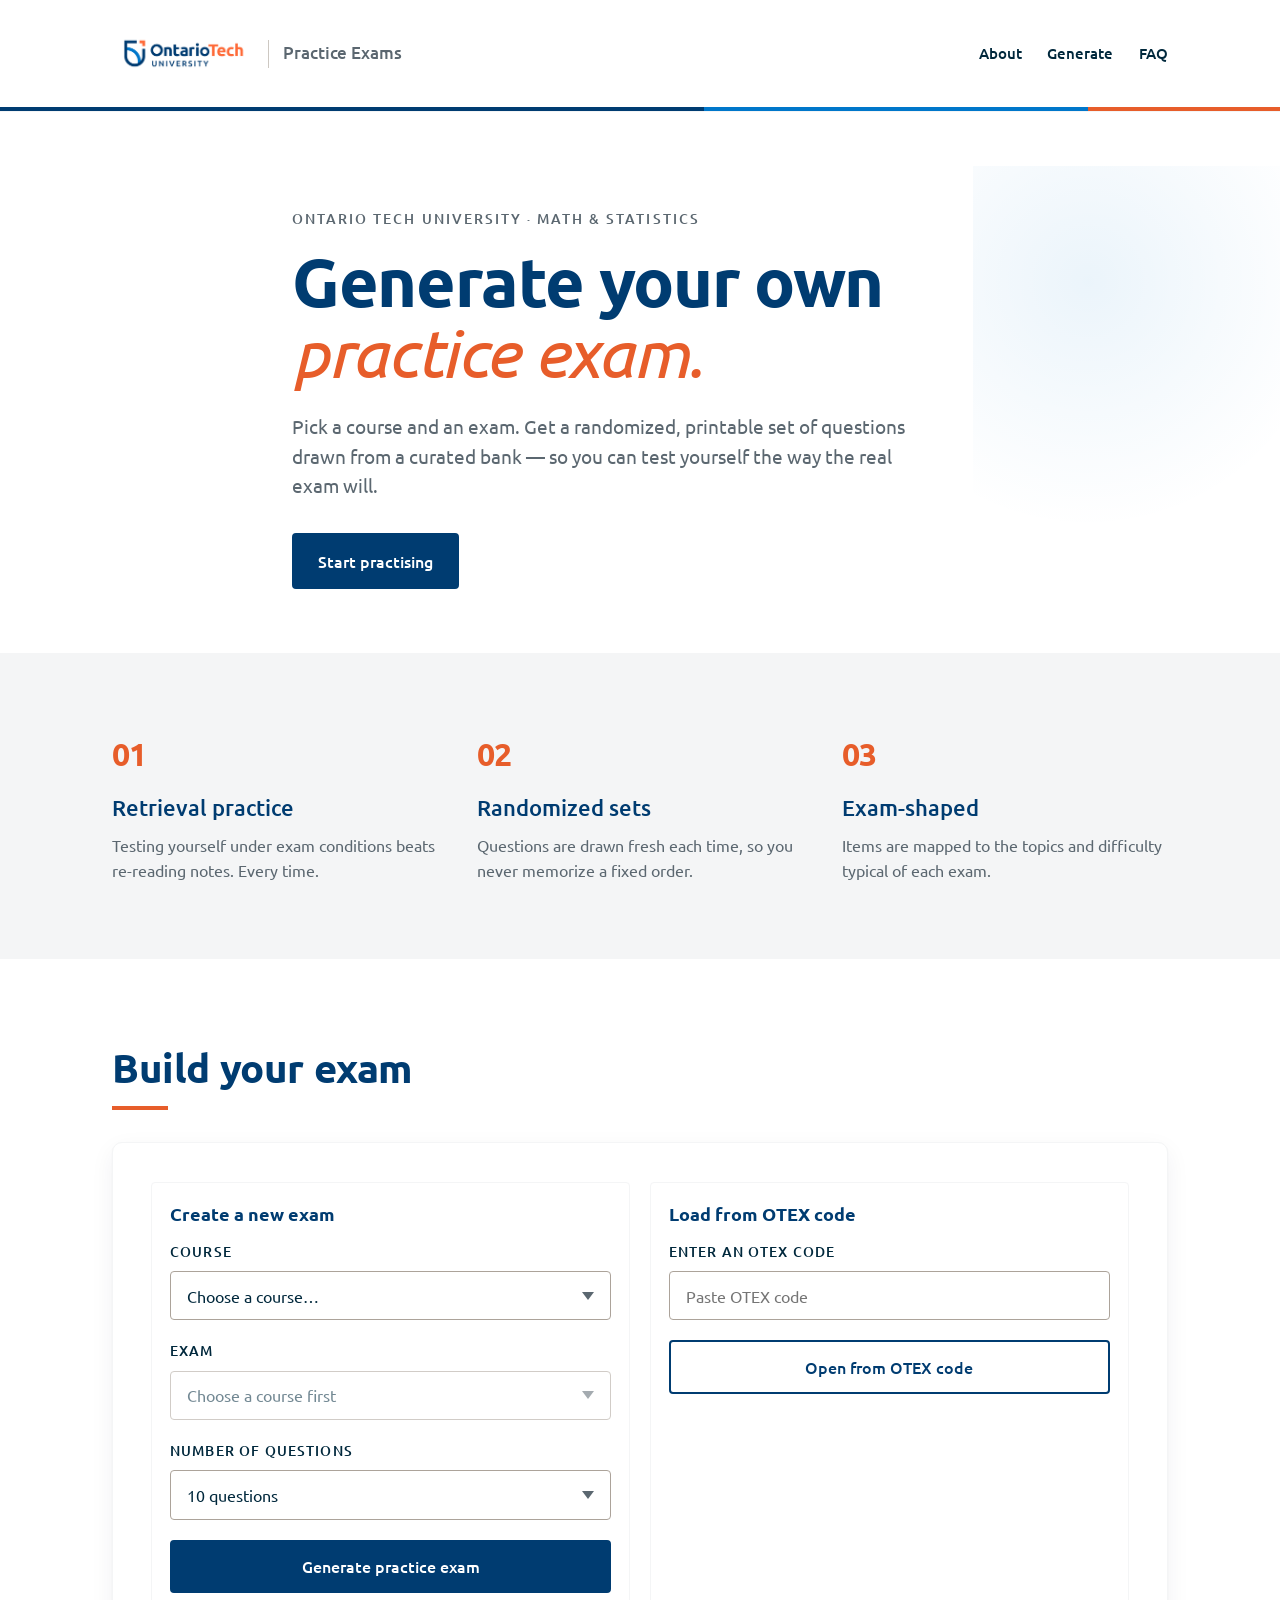
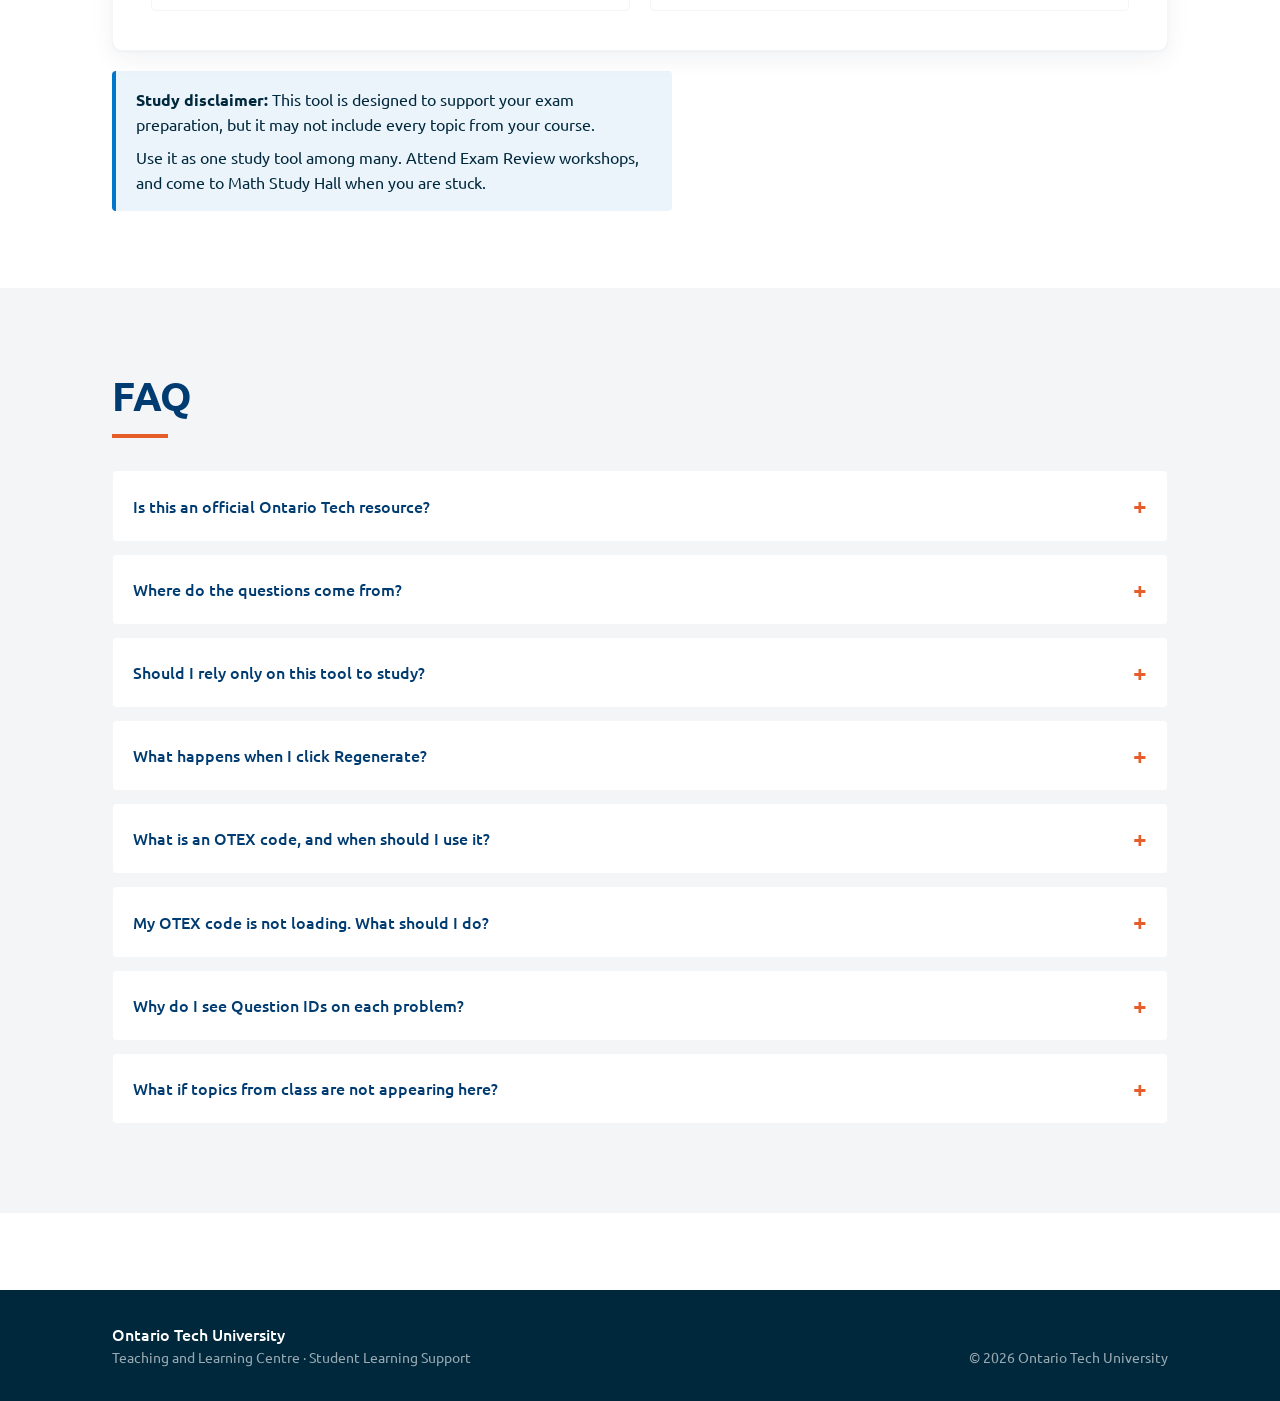
==== index.html @ 51446553 "Initial commit" ====
<!DOCTYPE html>
<html lang="en">
<head>
  <meta charset="UTF-8" />
  <meta name="viewport" content="width=device-width, initial-scale=1.0" />
  <title>Practice Exam Generator</title>
  <meta name="description" content="Generate randomized practice exams for university math and statistics courses." />

  <!-- Ubuntu (primary brand font) -->
  <link rel="preconnect" href="https://fonts.googleapis.com" />
  <link rel="preconnect" href="https://fonts.gstatic.com" crossorigin />
  <link href="https://fonts.googleapis.com/css2?family=Ubuntu:ital,wght@0,300;0,400;0,500;0,700;1,400;1,500&display=swap" rel="stylesheet" />

  <link rel="stylesheet" href="css/styles.css" />
  <link rel="icon" type="image/svg+xml" href="assets/favicon.jpeg" />
  <link rel="alternate icon" href="assets/favicon.ico" />
</head>
<body>
  <header class="site-header">
    <div class="container header-inner">
      <a href="index.html" class="brand" aria-label="Ontario Tech University — Practice Exams home">
        <img src="assets/ontario-tech-logo.jpeg" alt="Ontario Tech University" class="brand-logo" />
        <span class="brand-divider" aria-hidden="true"></span>
        <span class="brand-product">Practice Exams</span>
      </a>
      <nav class="site-nav" aria-label="Primary">
        <a href="#about">About</a>
        <a href="#generate">Generate</a>
        <a href="#faq">FAQ</a>
      </nav>
    </div>
    <div class="header-accent" aria-hidden="true"></div>
  </header>

  <main>
    <section class="hero">
      <div class="container hero-inner">
        <p class="eyebrow">Ontario Tech University · Math &amp; Statistics</p>
        <h1 class="hero-title">
          Generate your own<br />
          <span class="hero-title-accent">practice exam.</span>
        </h1>
        <p class="hero-sub">
          Pick a course and an exam. Get a randomized, printable set of questions
          drawn from a curated bank — so you can test yourself the way the real
          exam will.
        </p>
        <a href="#generate" class="btn btn-primary">Start practising</a>
      </div>
    </section>

    <section id="about" class="about">
      <div class="container about-grid">
        <div class="about-item">
          <div class="about-num">01</div>
          <h3>Retrieval practice</h3>
          <p>Testing yourself under exam conditions beats re-reading notes. Every time.</p>
        </div>
        <div class="about-item">
          <div class="about-num">02</div>
          <h3>Randomized sets</h3>
          <p>Questions are drawn fresh each time, so you never memorize a fixed order.</p>
        </div>
        <div class="about-item">
          <div class="about-num">03</div>
          <h3>Exam-shaped</h3>
          <p>Items are mapped to the topics and difficulty typical of each exam.</p>
        </div>
      </div>
    </section>

    <section id="generate" class="generator">
      <div class="container">
        <h2 class="section-title">Build your exam</h2>
        <form id="exam-form" class="exam-form split-panes" novalidate>
          <section class="exam-pane">
            <h3 class="pane-title">Create a new exam</h3>
            <div class="form-row">
              <label for="course-select">Course</label>
              <select id="course-select" name="course" required>
                <option value="" disabled selected>Choose a course…</option>
              </select>
            </div>

            <div class="form-row">
              <label for="exam-select">Exam</label>
              <select id="exam-select" name="exam" required disabled>
                <option value="" disabled selected>Choose a course first</option>
              </select>
            </div>

            <div class="form-row">
              <label for="count-select">Number of questions</label>
              <select id="count-select" name="count">
                <option value="5">5 questions</option>
                <option value="10" selected>10 questions</option>
                <option value="15">15 questions</option>
                <option value="20">20 questions</option>
              </select>
            </div>

            <button type="submit" class="btn btn-primary btn-full">Generate practice exam</button>
          </section>

          <section class="exam-pane">
            <h3 class="pane-title">Load from OTEX code</h3>
            <div class="form-row">
              <label for="retrieval-code-input">Enter an OTEX code</label>
              <input
                id="retrieval-code-input"
                name="retrieval-code"
                type="text"
                autocomplete="off"
                placeholder="Paste OTEX code"
              />
            </div>

            <button type="button" id="retrieve-code-btn" class="btn btn-secondary btn-full">Open from OTEX code</button>
          </section>
          <p id="form-error" class="form-error pane-error" role="alert" hidden></p>
        </form>
        <div class="study-disclaimer" role="note" aria-label="Study disclaimer">
          <p><strong>Study disclaimer:</strong> This tool is designed to support your exam preparation, but it may not include every topic from your course.</p>
          <p>Use it as one study tool among many. Attend Exam Review workshops, and come to Math Study Hall when you are stuck.</p>
        </div>
      </div>
    </section>

    <section id="faq" class="faq">
      <div class="container">
        <h2 class="section-title">FAQ</h2>
        <details class="faq-item">
          <summary>Is this an official Ontario Tech resource?</summary>
          <p>Yes. Practice Exams is a study tool offered through the Teaching and Learning Centre's Student Learning Support team, developed to help students in math and statistics courses.</p>
        </details>
        <details class="faq-item">
          <summary>Where do the questions come from?</summary>
          <p>From a curated bank of original practice questions written to mirror the style and difficulty of typical course exams. Every attempt pulls a random selection.</p>
        </details>
        <details class="faq-item">
          <summary>Should I rely only on this tool to study?</summary>
          <p>No. This practice generator may not encompass all topics in your course. Use it as one part of your study plan, attend Exam Review workshops, and visit Math Study Hall for support when you are stuck.</p>
        </details>
        <details class="faq-item">
          <summary>What happens when I click Regenerate?</summary>
          <p>Regenerate builds a new random set of questions for the same course, exam, and question count. If you want to keep your current set, copy and save its OTEX code first.</p>
        </details>
        <details class="faq-item">
          <summary>What is an OTEX code, and when should I use it?</summary>
          <p>An OTEX code (Ontario Tech Exam eXchange code) recreates one exact practice set. Use it to reopen your own set later or share the same set with classmates for group study.</p>
        </details>
        <details class="faq-item">
          <summary>My OTEX code is not loading. What should I do?</summary>
          <p>Make sure you copied the full code and did not remove characters. You can paste either the OTEX code itself or the full exam link that contains <code>?code=...</code>.</p>
        </details>
        <details class="faq-item">
          <summary>Why do I see Question IDs on each problem?</summary>
          <p>Question IDs are lookup keys that help instructors and support staff map each question to solution banks and references. Students can ignore them if not needed.</p>
        </details>
        <details class="faq-item">
          <summary>What if topics from class are not appearing here?</summary>
          <p>This bank may not cover every lecture topic. Keep using your course notes, assignments, textbook questions, Exam Review workshops, and Math Study Hall for full coverage.</p>
        </details>
      </div>
    </section>
  </main>

  <footer class="site-footer">
    <div class="container footer-inner">
      <div>
        <p class="footer-title">Ontario Tech University</p>
        <p class="footer-meta">Teaching and Learning Centre · Student Learning Support</p>
      </div>
      <p class="footer-copy">© <span id="year"></span> Ontario Tech University</p>
    </div>
  </footer>

  <script src="js/questions.js"></script>
  <script src="js/main.js"></script>
</body>
</html>
---- css/styles.css ----
/* =========================================================
   Practice Exams — Stylesheet
   Brand-aligned with Ontario Tech palette and Ubuntu type.
   This project is unaffiliated with Ontario Tech University;
   we use the aesthetic but not the official logo or wordmark.
   ========================================================= */

:root {
  /* Primary palette (per Ontario Tech brand guidelines) */
  --future-blue:    #003C71;
  --simcoe-blue:    #0077CA;
  --tech-tangerine: #E75D2A;

  /* Neutral palette */
  --spirit-navy: #00283C;
  --dark-grey:   #5B6770;
  --warm-grey:   #ACA39A;
  --light-grey:  #F4F5F6;
  --white:       #FFFFFF;

  /* Type system */
  --font-sans: "Ubuntu", "Franklin Gothic", "Arial", -apple-system, BlinkMacSystemFont, sans-serif;

  /* Spacing + rhythm */
  --radius: 4px;
  --radius-lg: 10px;
  --max-width: 1120px;
  --section-y: clamp(3rem, 6vw, 6rem);

  /* Motion */
  --ease: cubic-bezier(0.22, 1, 0.36, 1);
}

/* -------- Reset + base -------- */
*, *::before, *::after { box-sizing: border-box; }
html { scroll-behavior: smooth; }
body {
  margin: 0;
  font-family: var(--font-sans);
  font-weight: 400;
  color: var(--spirit-navy);
  background: var(--white);
  line-height: 1.55;
  -webkit-font-smoothing: antialiased;
  text-rendering: optimizeLegibility;
}

img { max-width: 100%; display: block; }
a { color: var(--simcoe-blue); text-decoration: none; transition: color 160ms var(--ease); }
a:hover { color: var(--future-blue); }
a:focus-visible, button:focus-visible, select:focus-visible, summary:focus-visible {
  outline: 3px solid var(--simcoe-blue);
  outline-offset: 3px;
  border-radius: var(--radius);
}

.container {
  width: 100%;
  max-width: var(--max-width);
  margin: 0 auto;
  padding: 0 clamp(1rem, 3vw, 2rem);
}

/* -------- Header -------- */
.site-header {
  position: sticky;
  top: 0;
  z-index: 10;
  background: var(--white);
  border-bottom: 1px solid var(--light-grey);
}
.header-inner {
  display: flex;
  align-items: center;
  justify-content: space-between;
  padding: 1rem clamp(1rem, 3vw, 2rem);
  max-width: var(--max-width);
  margin: 0 auto;
}
.header-accent {
  height: 4px;
  background: linear-gradient(
    to right,
    var(--future-blue) 0%,
    var(--future-blue) 55%,
    var(--simcoe-blue) 55%,
    var(--simcoe-blue) 85%,
    var(--tech-tangerine) 85%,
    var(--tech-tangerine) 100%
  );
}
.site-header-compact { position: static; }

/* Brand lockup — official Ontario Tech logo + product name */
.brand {
  display: inline-flex;
  align-items: center;
  gap: 0.85rem;
  color: var(--future-blue);
  font-weight: 500;
}
.brand:hover { color: var(--future-blue); }
.brand-logo {
  display: block;
  height: 75px;
  width: auto;
  /* Preserves the 150px minimum digital size per brand guidelines */
}
.brand-divider {
  width: 1px;
  height: 28px;
  background: var(--warm-grey);
  opacity: 0.6;
}
.brand-product {
  font-size: 1.05rem;
  color: var(--dark-grey);
  letter-spacing: -0.005em;
}

.site-nav {
  display: flex;
  gap: clamp(1rem, 2vw, 2rem);
  font-size: 0.95rem;
  font-weight: 500;
}
.site-nav a { color: var(--spirit-navy); }
.site-nav a:hover { color: var(--simcoe-blue); }

/* -------- Buttons -------- */
.btn {
  display: inline-flex;
  align-items: center;
  justify-content: center;
  gap: 0.5rem;
  padding: 0.85rem 1.5rem;
  font-family: inherit;
  font-size: 1rem;
  font-weight: 500;
  border: 2px solid transparent;
  border-radius: var(--radius);
  cursor: pointer;
  transition: transform 160ms var(--ease), background 160ms var(--ease), color 160ms var(--ease), border-color 160ms var(--ease);
  text-decoration: none;
}
.btn-primary {
  background: var(--future-blue);
  color: var(--white);
  border-color: var(--future-blue);
}
.btn-primary:hover {
  background: var(--simcoe-blue);
  border-color: var(--simcoe-blue);
  color: var(--white);
  transform: translateY(-1px);
}
.btn-secondary {
  background: transparent;
  color: var(--future-blue);
  border-color: var(--future-blue);
}
.btn-secondary:hover {
  background: var(--future-blue);
  color: var(--white);
}
.btn-full { width: 100%; }

/* -------- Hero -------- */
.hero {
  padding: clamp(3rem, 8vw, 6rem) 0 clamp(2rem, 5vw, 4rem);
  position: relative;
  overflow: hidden;
}
.hero::before {
  content: "";
  position: absolute;
  top: 10%;
  right: -6vw;
  width: 30vw;
  height: 30vw;
  max-width: 420px;
  max-height: 420px;
  background: radial-gradient(circle at 30% 30%, rgba(0, 119, 202, 0.08), transparent 65%);
  pointer-events: none;
}
.hero-inner { position: relative; z-index: 1; max-width: 760px; }
.eyebrow {
  font-size: 0.85rem;
  text-transform: uppercase;
  letter-spacing: 0.15em;
  color: var(--dark-grey);
  font-weight: 500;
  margin: 0 0 1rem;
}
.hero-title {
  font-size: clamp(2.25rem, 6vw, 4.25rem);
  line-height: 1.05;
  letter-spacing: -0.02em;
  color: var(--future-blue);
  margin: 0 0 1.5rem;
  font-weight: 700;
  animation: rise 700ms var(--ease) both;
}
.hero-title-accent {
  color: var(--tech-tangerine);
  font-style: italic;
  font-weight: 500;
}
.hero-sub {
  font-size: clamp(1.05rem, 1.8vw, 1.2rem);
  color: var(--dark-grey);
  max-width: 620px;
  margin: 0 0 2rem;
  animation: rise 700ms var(--ease) 120ms both;
}
.hero .btn { animation: rise 700ms var(--ease) 240ms both; }

@keyframes rise {
  from { opacity: 0; transform: translateY(12px); }
  to   { opacity: 1; transform: translateY(0); }
}

/* -------- About -------- */
.about { padding: var(--section-y) 0; background: var(--light-grey); }
.about-grid {
  display: grid;
  grid-template-columns: repeat(auto-fit, minmax(240px, 1fr));
  gap: clamp(1.5rem, 3vw, 3rem);
}
.about-item h3 {
  font-size: 1.35rem;
  color: var(--future-blue);
  margin: 0.75rem 0 0.5rem;
  font-weight: 500;
}
.about-item p { margin: 0; color: var(--dark-grey); }
.about-num {
  font-size: 2rem;
  font-weight: 700;
  color: var(--tech-tangerine);
  letter-spacing: -0.02em;
  /* Tech Tangerine accessibility: min 24px when on white */
}

/* -------- Section title -------- */
.section-title {
  font-size: clamp(1.75rem, 4vw, 2.5rem);
  color: var(--future-blue);
  letter-spacing: -0.01em;
  margin: 0 0 2rem;
  font-weight: 700;
  position: relative;
  padding-bottom: 0.75rem;
}
.section-title::after {
  content: "";
  position: absolute;
  left: 0;
  bottom: 0;
  width: 56px;
  height: 4px;
  background: var(--tech-tangerine);
}

/* -------- Generator form -------- */
.generator { padding: var(--section-y) 0; }
.exam-form {
  max-width: 560px;
  background: var(--white);
  padding: clamp(1.5rem, 3vw, 2.5rem);
  border: 1px solid var(--light-grey);
  border-radius: var(--radius-lg);
  box-shadow: 0 1px 2px rgba(0, 40, 60, 0.04), 0 8px 24px rgba(0, 40, 60, 0.06);
}
.exam-form.split-panes {
  max-width: 100%;
  display: grid;
  grid-template-columns: repeat(2, minmax(260px, 1fr));
  gap: 1.25rem;
}
.exam-pane {
  border: 1px solid var(--light-grey);
  border-radius: var(--radius);
  padding: 1.1rem;
}
.pane-title {
  margin: 0 0 0.85rem;
  color: var(--future-blue);
  font-size: 1.1rem;
}
.pane-error {
  grid-column: 1 / -1;
  margin-top: 0;
}
.form-row { margin-bottom: 1.25rem; }
.form-row label {
  display: block;
  font-size: 0.9rem;
  font-weight: 500;
  color: var(--spirit-navy);
  margin-bottom: 0.5rem;
  text-transform: uppercase;
  letter-spacing: 0.08em;
}
.form-row select {
  width: 100%;
  padding: 0.85rem 1rem;
  font-family: inherit;
  font-size: 1rem;
  color: var(--spirit-navy);
  background: var(--white);
  border: 1.5px solid var(--warm-grey);
  border-radius: var(--radius);
  cursor: pointer;
  transition: border-color 160ms var(--ease);
  appearance: none;
  background-image: url("data:image/svg+xml;utf8,<svg xmlns='http://www.w3.org/2000/svg' width='12' height='8' viewBox='0 0 12 8'><path fill='%235B6770' d='M6 8L0 0h12z'/></svg>");
  background-repeat: no-repeat;
  background-position: right 1rem center;
  padding-right: 2.5rem;
}
.form-row input[type="text"] {
  width: 100%;
  padding: 0.85rem 1rem;
  font-family: inherit;
  font-size: 1rem;
  color: var(--spirit-navy);
  background: var(--white);
  border: 1.5px solid var(--warm-grey);
  border-radius: var(--radius);
  transition: border-color 160ms var(--ease);
}
.form-row select:hover:not(:disabled) { border-color: var(--simcoe-blue); }
.form-row input[type="text"]:hover { border-color: var(--simcoe-blue); }
.form-row select:disabled { opacity: 0.55; cursor: not-allowed; }
.form-error {
  margin: 1rem 0 0;
  padding: 0.75rem 1rem;
  background: #fdecea;
  color: #8a1f1f;
  border-radius: var(--radius);
  font-size: 0.95rem;
}
.study-disclaimer {
  max-width: 560px;
  margin-top: 1.25rem;
  padding: 1rem 1.25rem;
  border-left: 4px solid var(--simcoe-blue);
  background: rgba(0, 119, 202, 0.08);
  border-radius: var(--radius);
}
.study-disclaimer p {
  margin: 0;
  color: var(--spirit-navy);
}
.study-disclaimer p + p { margin-top: 0.5rem; }

/* -------- FAQ -------- */
.faq { padding: var(--section-y) 0; background: var(--light-grey); }
.faq-item {
  background: var(--white);
  border: 1px solid var(--light-grey);
  border-radius: var(--radius);
  margin-bottom: 0.75rem;
  padding: 0 1.25rem;
}
.faq-item summary {
  padding: 1rem 0;
  cursor: pointer;
  font-weight: 500;
  color: var(--future-blue);
  list-style: none;
  display: flex;
  justify-content: space-between;
  align-items: center;
}
.faq-item summary::after {
  content: "+";
  font-size: 1.5rem;
  color: var(--tech-tangerine);
  transition: transform 160ms var(--ease);
}
.faq-item[open] summary::after { transform: rotate(45deg); }
.faq-item summary::-webkit-details-marker { display: none; }
.faq-item p { margin: 0 0 1rem; color: var(--dark-grey); }
.faq-item code {
  background: var(--light-grey);
  padding: 0.15em 0.4em;
  border-radius: 3px;
  font-size: 0.9em;
}

/* -------- Footer -------- */
.site-footer {
  background: var(--spirit-navy);
  color: rgba(255,255,255,0.8);
  padding: 2rem 0;
  margin-top: var(--section-y);
}
.footer-inner {
  display: flex;
  justify-content: space-between;
  flex-wrap: wrap;
  gap: 1rem;
  font-size: 0.9rem;
  align-items: flex-end;
}
.footer-title { color: var(--white); font-weight: 500; margin: 0 0 0.25rem; font-size: 1rem; }
.footer-meta { color: rgba(255,255,255,0.6); margin: 0; }
.footer-copy { color: rgba(255,255,255,0.6); margin: 0; }
.site-footer p { margin: 0; }

/* -------- Exam page -------- */
.exam-body { background: var(--light-grey); }
.exam-main { padding: clamp(2rem, 5vw, 4rem) 0; }
.exam-toolbar {
  display: flex;
  justify-content: space-between;
  align-items: flex-end;
  flex-wrap: wrap;
  gap: 1.5rem;
  margin-bottom: 2rem;
  padding-bottom: 1.5rem;
  border-bottom: 2px solid var(--future-blue);
}
.exam-title {
  font-size: clamp(1.75rem, 4vw, 2.5rem);
  color: var(--future-blue);
  margin: 0.25rem 0 0.25rem;
  letter-spacing: -0.01em;
}
.exam-meta { margin: 0; color: var(--dark-grey); font-size: 0.95rem; }
.exam-actions { display: flex; gap: 0.75rem; flex-wrap: wrap; }
.exam-questions {
  list-style: none;
  counter-reset: question;
  padding: 0;
  margin: 0;
}
.exam-questions li {
  background: var(--white);
  border-radius: var(--radius-lg);
  padding: 1.75rem clamp(1rem, 3vw, 2rem);
  margin-bottom: 1rem;
  counter-increment: question;
  box-shadow: 0 1px 2px rgba(0, 40, 60, 0.04);
  border-left: 4px solid var(--tech-tangerine);
}
.exam-questions li::before {
  content: "Question " counter(question);
  display: block;
  font-size: 0.8rem;
  text-transform: uppercase;
  letter-spacing: 0.12em;
  color: var(--dark-grey);
  font-weight: 500;
  margin-bottom: 0.75rem;
}
.question-id {
  display: inline-block;
  margin-bottom: 0.6rem;
  padding: 0.15rem 0.5rem;
  border-radius: 3px;
  background: var(--light-grey);
  color: var(--spirit-navy);
  font-size: 0.78rem;
  font-weight: 500;
  letter-spacing: 0.06em;
  text-transform: uppercase;
}
.question-topic {
  display: inline-block;
  font-size: 0.75rem;
  text-transform: uppercase;
  letter-spacing: 0.08em;
  color: var(--simcoe-blue);
  background: rgba(0, 119, 202, 0.08);
  padding: 0.2rem 0.6rem;
  border-radius: 3px;
  margin-bottom: 0.75rem;
}
.question-prompt { margin: 0; font-size: 1.05rem; line-height: 1.6; }
.question-workspace {
  margin-top: 1.5rem;
  border-top: 1px dashed var(--light-grey);
  padding-top: 1rem;
  min-height: 120px;
  color: var(--warm-grey);
  font-size: 0.85rem;
  font-style: italic;
}

.exam-error {
  background: var(--white);
  padding: 3rem 2rem;
  border-radius: var(--radius-lg);
  text-align: center;
}
.exam-error h2 { color: var(--future-blue); margin-top: 0; }

/* -------- Print styles -------- */
.print-only { display: none; }
@media print {
  .no-print { display: none !important; }
  .print-only { display: block; }
  body, .exam-body { background: var(--white); }
  .exam-main { padding: 0; }
  .exam-questions li {
    box-shadow: none;
    border: 1px solid var(--warm-grey);
    border-left: 4px solid var(--future-blue);
    page-break-inside: avoid;
    margin-bottom: 0.5rem;
  }
  .question-workspace { min-height: 200px; }
  #print-title { color: var(--future-blue); margin: 0 0 0.25rem; }
  #print-meta { margin: 0 0 1rem; color: var(--dark-grey); }
}

/* -------- Responsive tweaks -------- */
@media (max-width: 640px) {
  .site-nav { gap: 1rem; font-size: 0.9rem; }
  .brand-divider, .brand-product { display: none; }
  .brand-logo { height: 50px; }
  .exam-form.split-panes { grid-template-columns: 1fr; }
  .exam-toolbar { flex-direction: column; align-items: stretch; }
  .exam-actions { width: 100%; }
  .exam-actions .btn { flex: 1; }
}
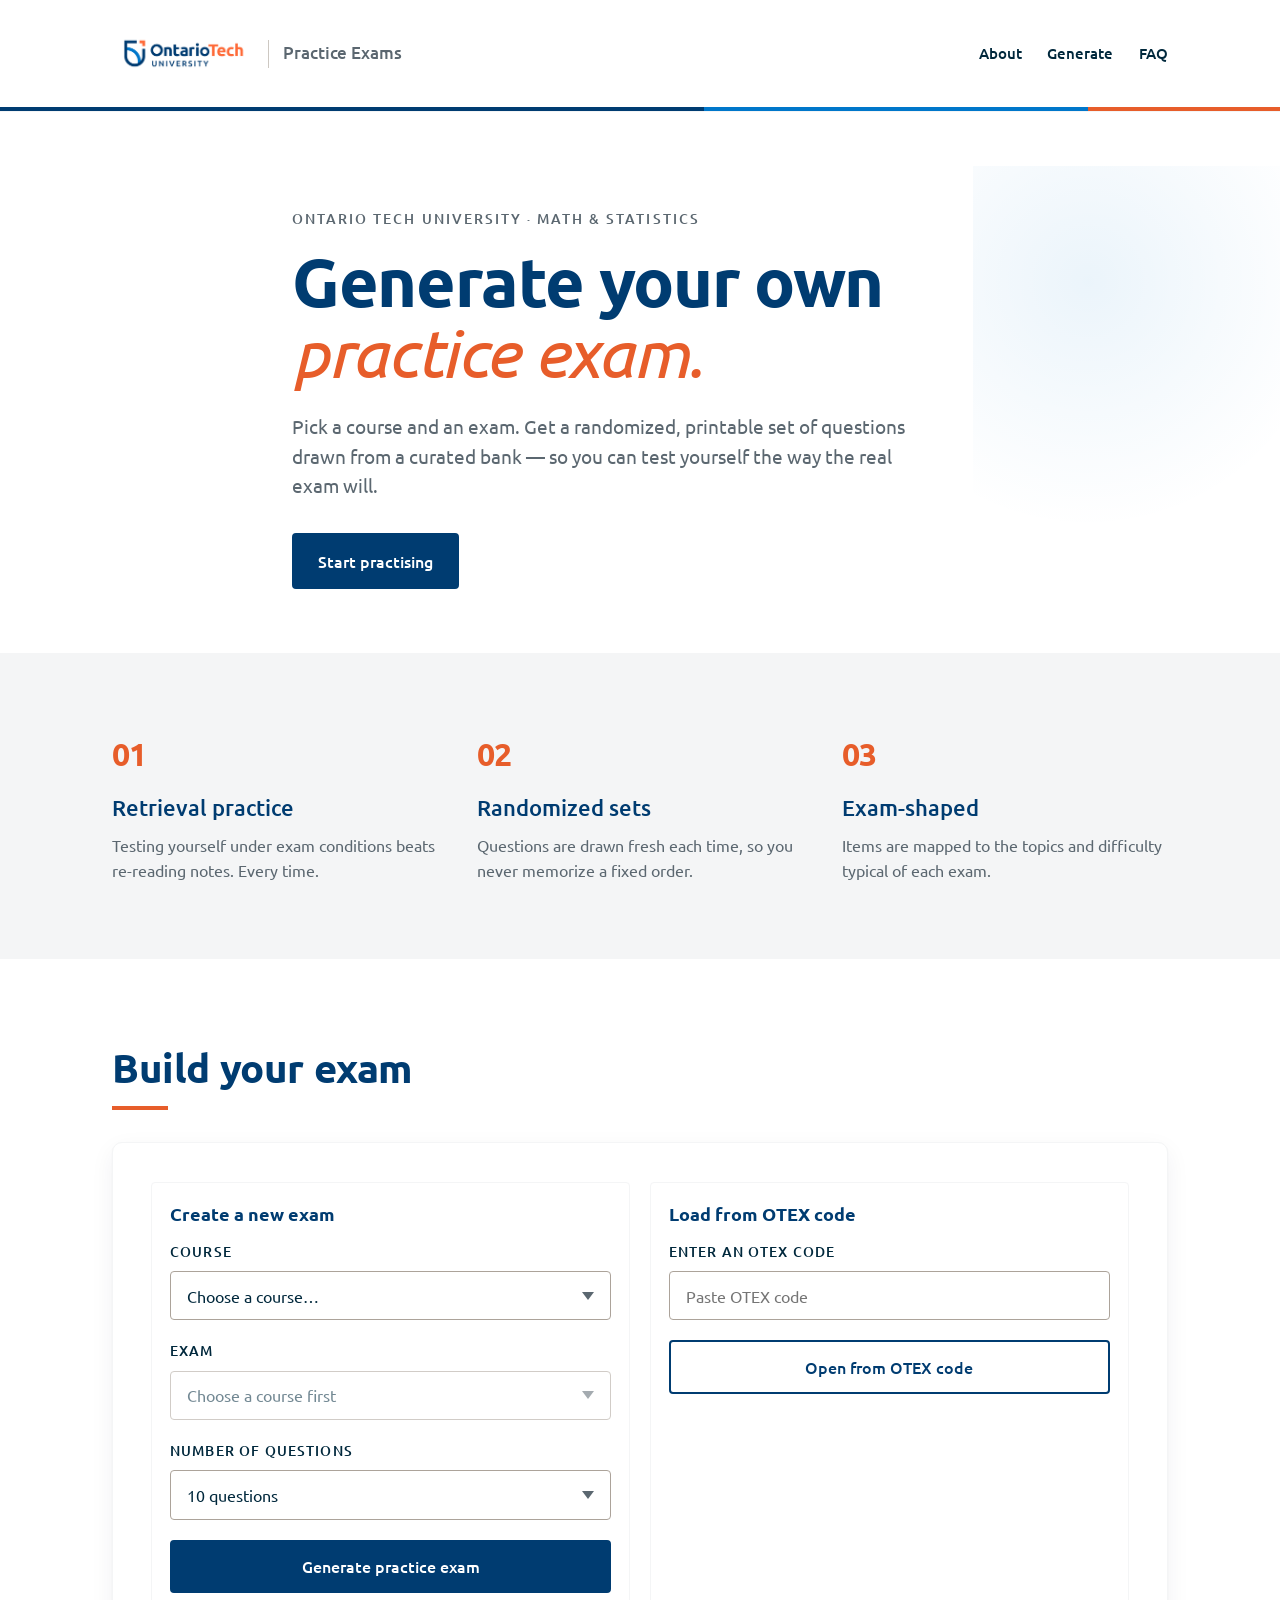
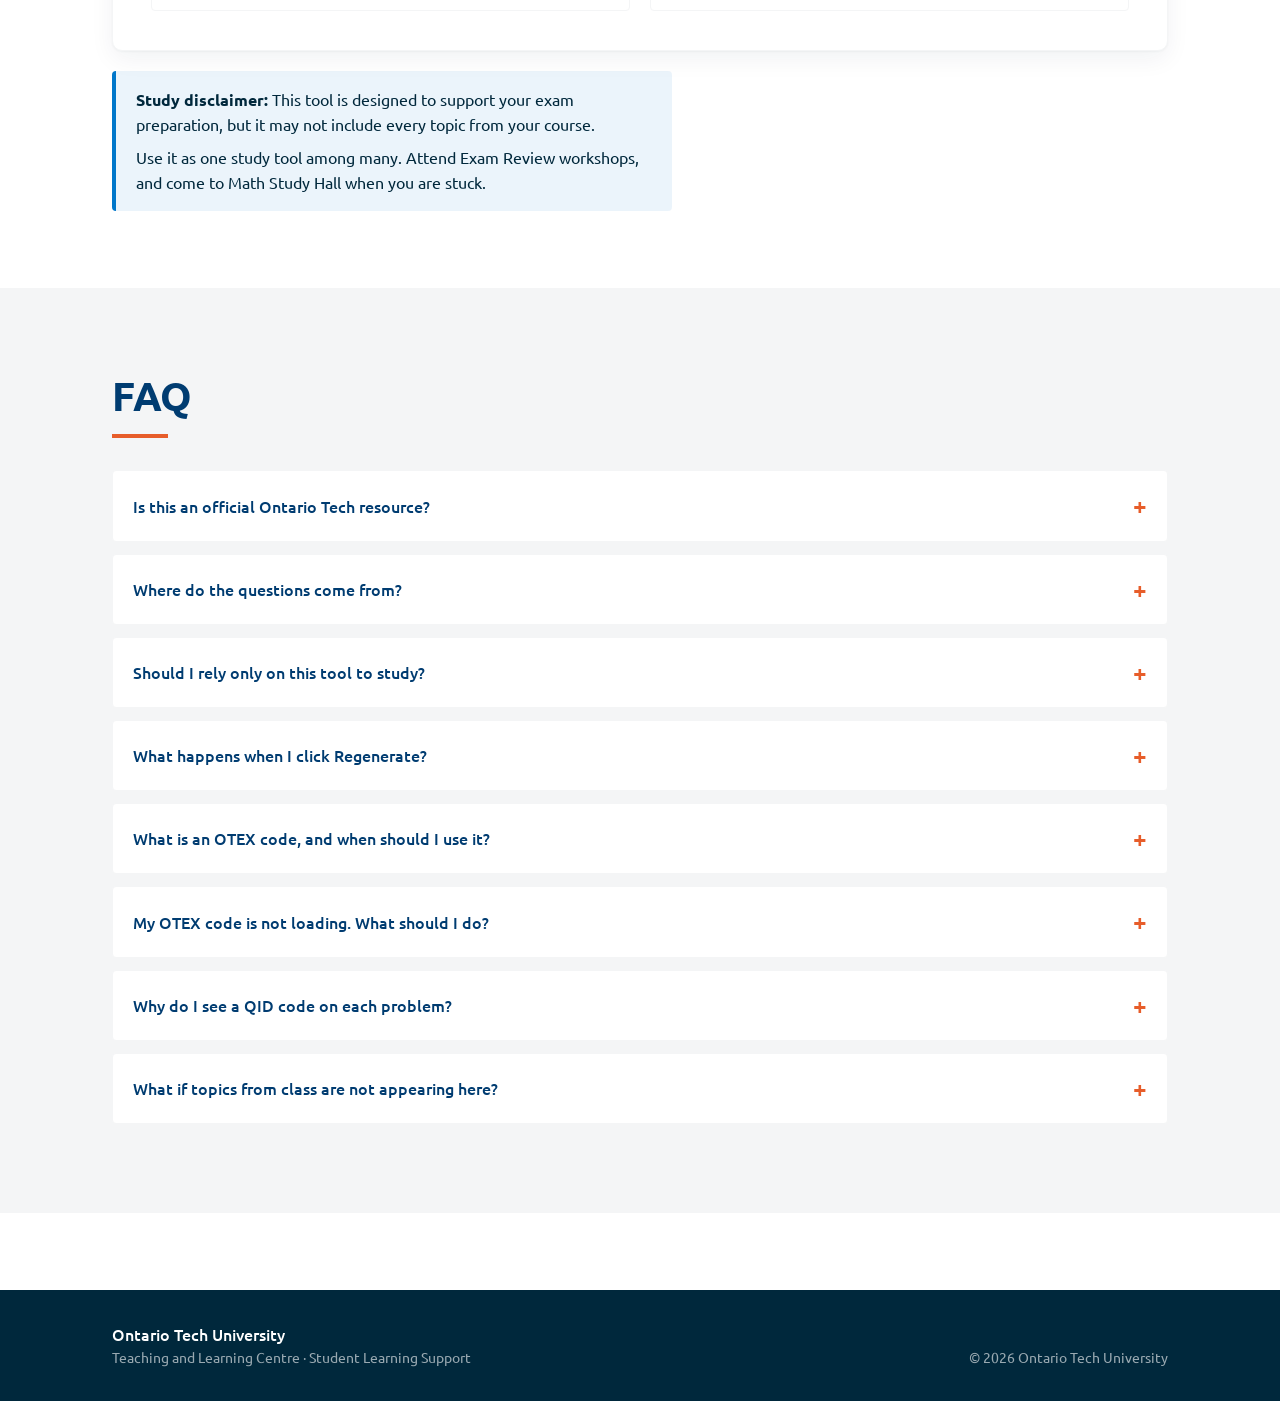
==== commit 8b4bece2: "Added involved derivatives" ====
--- a/index.html
+++ b/index.html
@@ -147,15 +147,15 @@
         </details>
         <details class="faq-item">
           <summary>What is an OTEX code, and when should I use it?</summary>
-          <p>An OTEX code (Ontario Tech Exam eXchange code) recreates one exact practice set. Use it to reopen your own set later or share the same set with classmates for group study.</p>
+          <p>An OTEX code recreates one exact practice set. OTEX codes begin with <code>OTEX-</code>. Use it to reopen your own set later or share the same set with classmates for group study.</p>
         </details>
         <details class="faq-item">
           <summary>My OTEX code is not loading. What should I do?</summary>
-          <p>Make sure you copied the full code and did not remove characters. You can paste either the OTEX code itself or the full exam link that contains <code>?code=...</code>.</p>
+          <p>Make sure you copied the full code (including the <code>OTEX-</code> prefix) and did not remove characters. You can paste either the OTEX code itself or the full exam link that contains <code>?code=...</code>.</p>
         </details>
         <details class="faq-item">
-          <summary>Why do I see Question IDs on each problem?</summary>
-          <p>Question IDs are lookup keys that help instructors and support staff map each question to solution banks and references. Students can ignore them if not needed.</p>
+          <summary>Why do I see a QID code on each problem?</summary>
+          <p>Each question shows a QID code (for example, <code>QID-M2-014</code>). QID codes are lookup keys that help instructors and support staff map each question to solution banks and references. Students can ignore them if not needed.</p>
         </details>
         <details class="faq-item">
           <summary>What if topics from class are not appearing here?</summary>
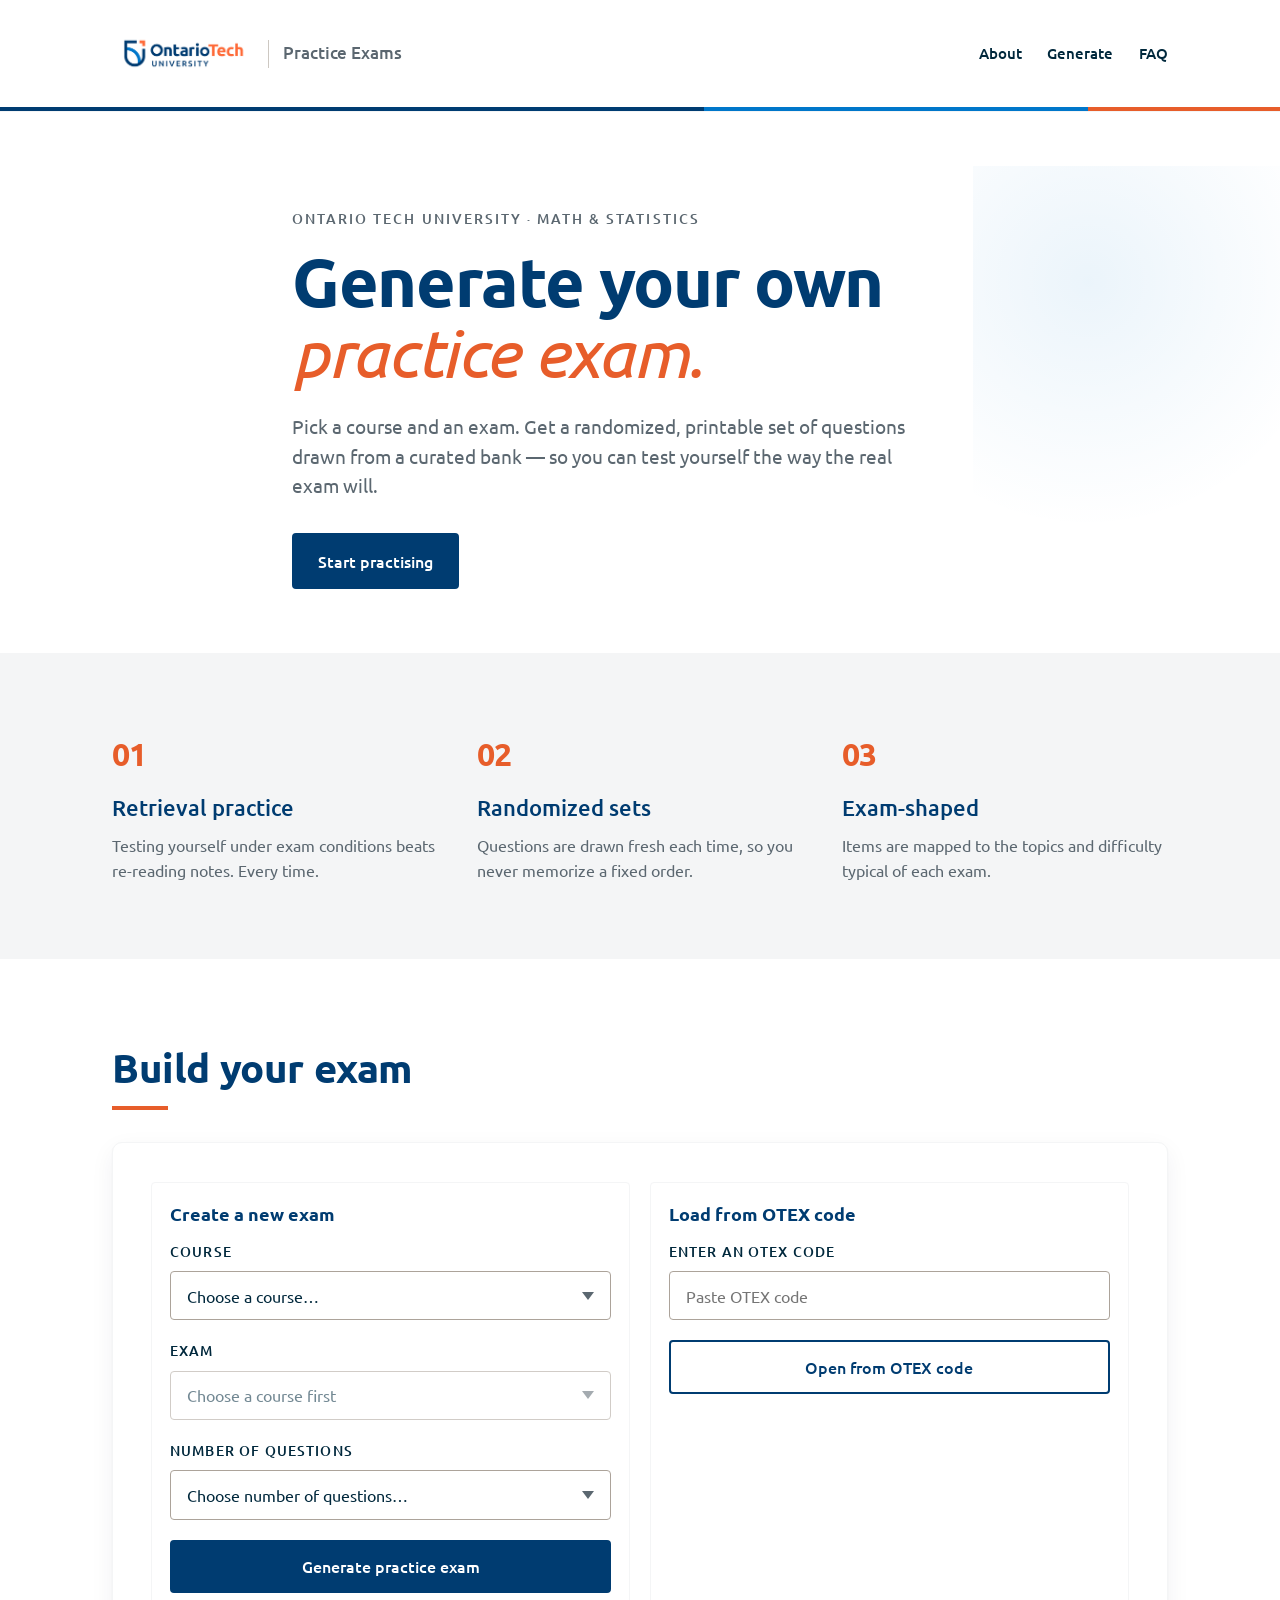
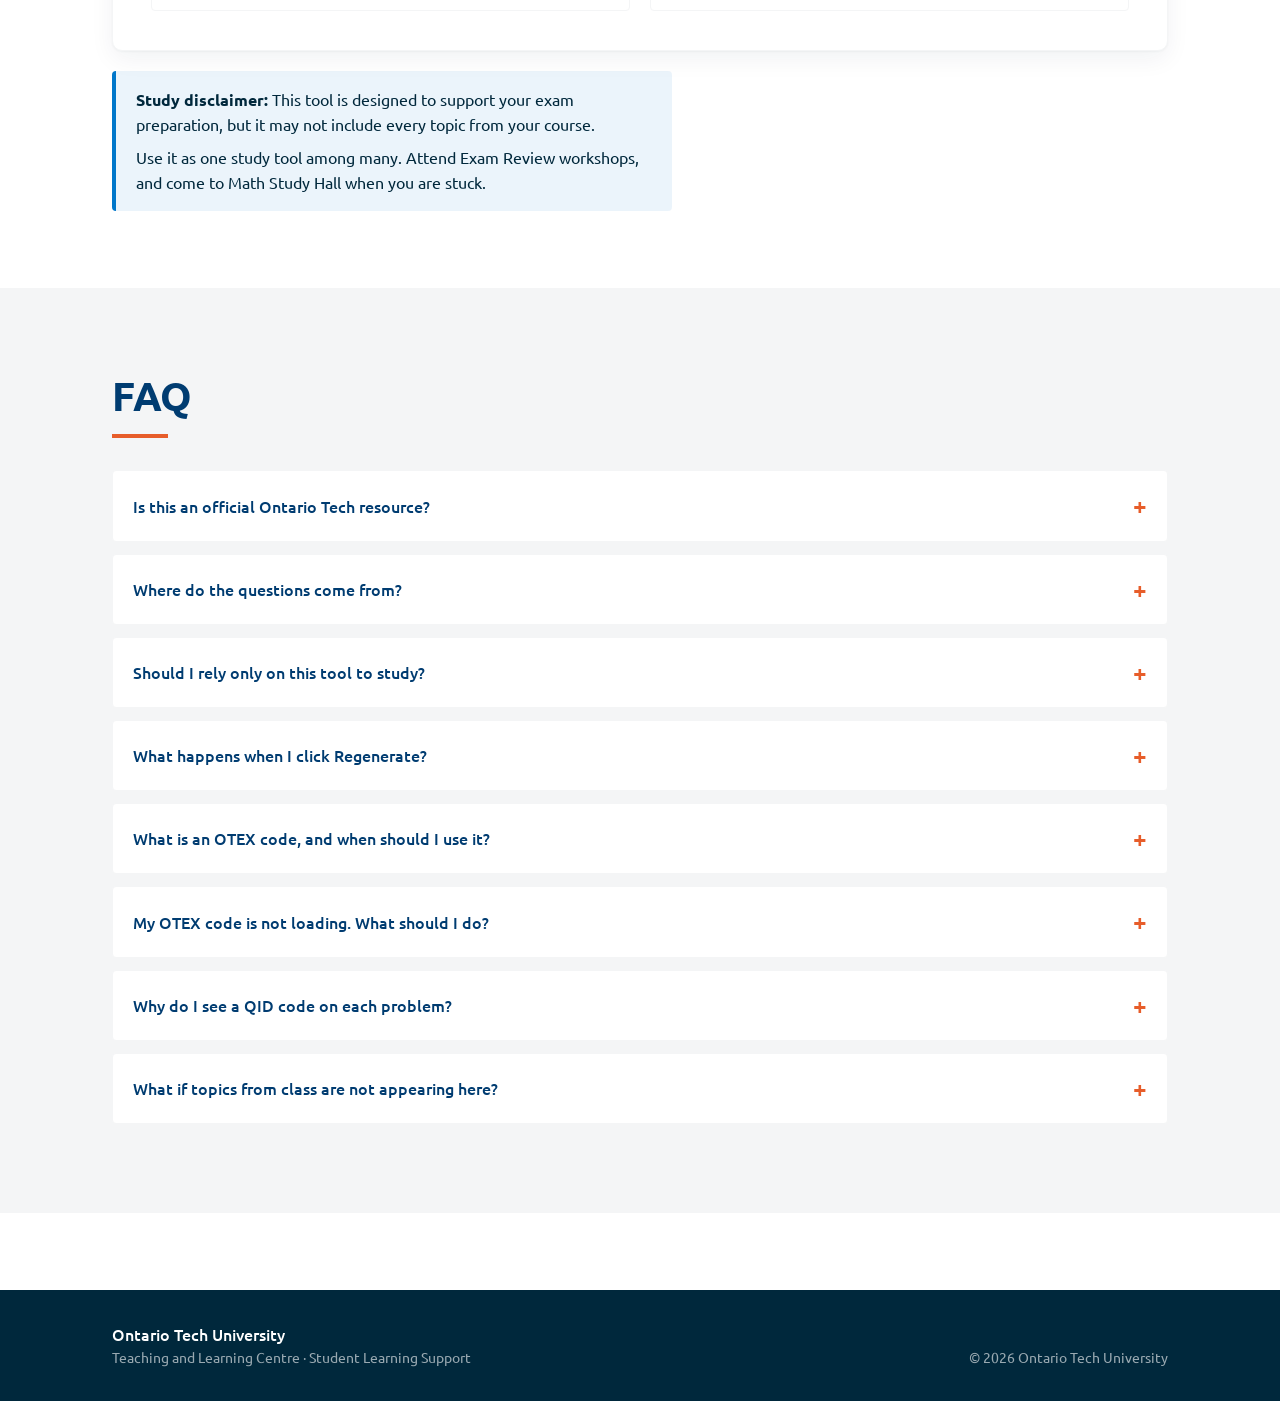
==== commit cd1803be: "C2" ====
--- a/index.html
+++ b/index.html
@@ -72,28 +72,30 @@
     <section id="generate" class="generator">
       <div class="container">
         <h2 class="section-title">Build your exam</h2>
-        <form id="exam-form" class="exam-form split-panes" novalidate>
+        <form id="exam-form" class="exam-form split-panes" novalidate autocomplete="off">
           <section class="exam-pane">
             <h3 class="pane-title">Create a new exam</h3>
             <div class="form-row">
               <label for="course-select">Course</label>
-              <select id="course-select" name="course" required>
+              <select id="course-select" name="course" required autocomplete="off">
                 <option value="" disabled selected>Choose a course…</option>
               </select>
             </div>
 
             <div class="form-row">
               <label for="exam-select">Exam</label>
-              <select id="exam-select" name="exam" required disabled>
+              <select id="exam-select" name="exam" required disabled autocomplete="off">
                 <option value="" disabled selected>Choose a course first</option>
               </select>
             </div>
 
             <div class="form-row">
               <label for="count-select">Number of questions</label>
-              <select id="count-select" name="count">
+              <select id="count-select" name="count" required autocomplete="off">
+                <option value="" disabled selected>Choose number of questions…</option>
                 <option value="5">5 questions</option>
-                <option value="10" selected>10 questions</option>
+                <option value="8">8 questions</option>
+                <option value="10">10 questions</option>
                 <option value="15">15 questions</option>
                 <option value="20">20 questions</option>
               </select>
